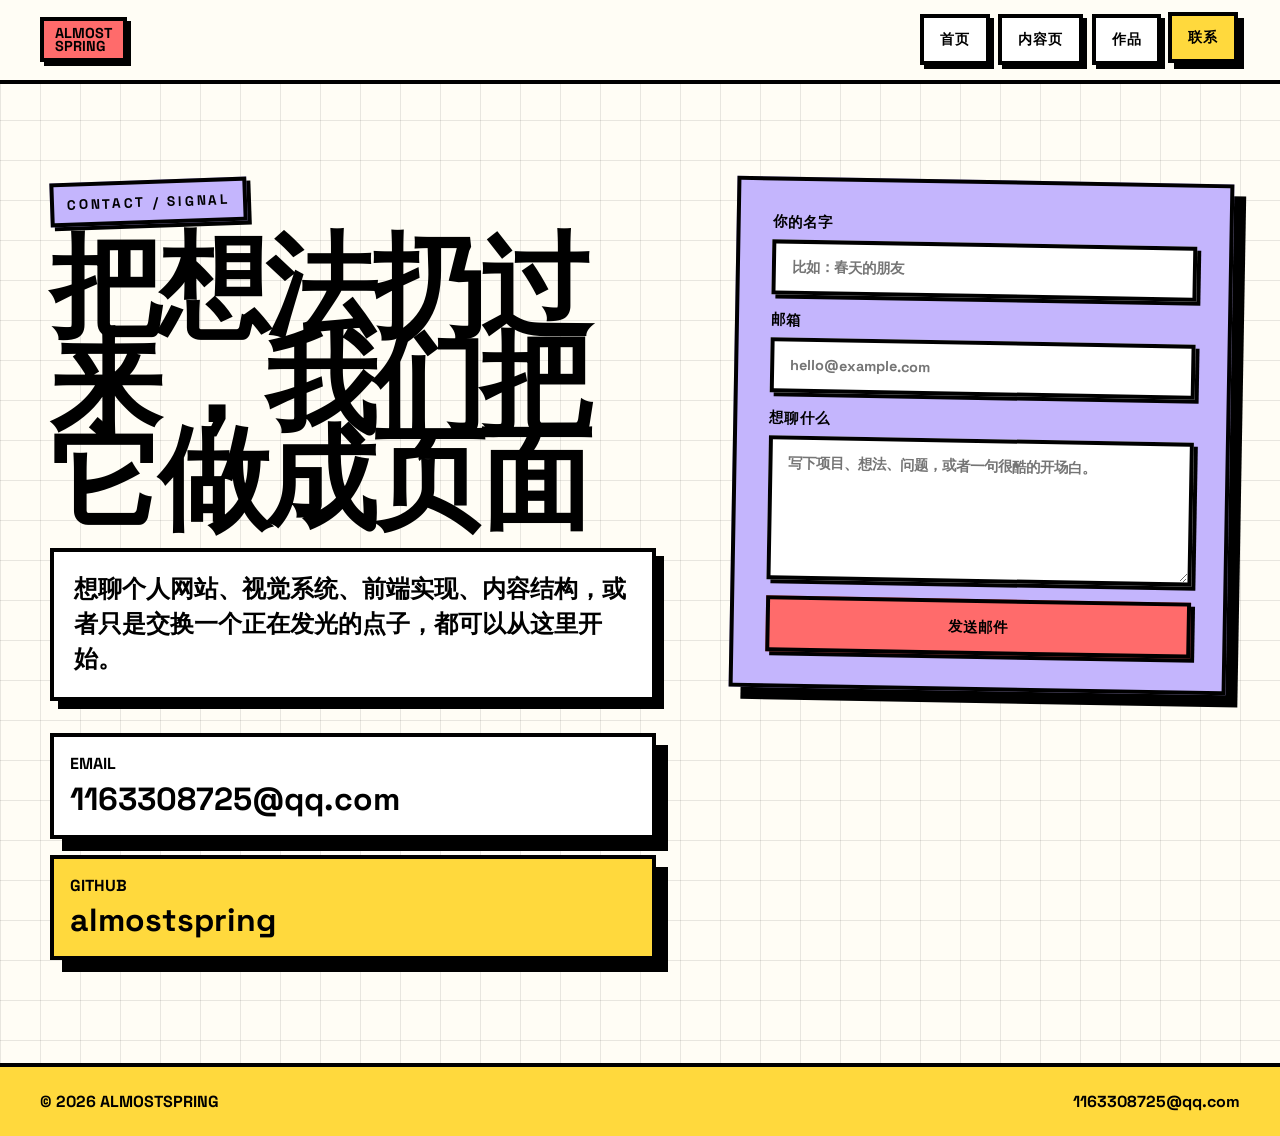
==== contact.html @ e6cc0c87 "Add work and contact pages" ====
<!doctype html>
<html lang="zh-CN">
  <head>
    <meta charset="utf-8">
    <meta name="viewport" content="width=device-width, initial-scale=1">
    <meta name="description" content="联系 almostspring，讨论前端、设计系统、个人网站和创作合作。">
    <title>联系 | almostspring</title>
    <link rel="preconnect" href="https://fonts.googleapis.com">
    <link rel="preconnect" href="https://fonts.gstatic.com" crossorigin>
    <link href="https://fonts.googleapis.com/css2?family=Space+Grotesk:wght@400;500;700&display=block" rel="stylesheet">
    <link rel="stylesheet" href="styles.css">
  </head>
  <body>
    <a class="skip-link" href="#main">跳到主要内容</a>
    <header class="site-header" data-sticky>
      <a class="logo" href="index.html" aria-label="almostspring 首页">almost<br>spring</a>
      <button class="nav-toggle" type="button" aria-expanded="false" aria-controls="site-nav">
        <span></span>
        <span></span>
        <span></span>
        <span class="sr-only">打开导航</span>
      </button>
      <nav class="site-nav" id="site-nav" aria-label="主导航">
        <a href="index.html">首页</a>
        <a href="content.html">内容页</a>
        <a href="work.html">作品</a>
        <a href="contact.html" aria-current="page">联系</a>
      </nav>
    </header>

    <main id="main">
      <section class="contact-layout">
        <div class="contact-copy">
          <p class="eyebrow sticker">CONTACT / SIGNAL</p>
          <h1>把想法扔过来，我们把它做成页面</h1>
          <p class="hero-lede">
            想聊个人网站、视觉系统、前端实现、内容结构，或者只是交换一个正在发光的点子，都可以从这里开始。
          </p>
          <div class="contact-cards" aria-label="联系方式">
            <a class="contact-chip" href="mailto:1163308725@qq.com">
              <span>Email</span>
              <strong>1163308725@qq.com</strong>
            </a>
            <a class="contact-chip yellow" href="https://github.com/almostspring/almostspring.github.io">
              <span>GitHub</span>
              <strong>almostspring</strong>
            </a>
          </div>
        </div>

        <form class="contact-form" action="mailto:1163308725@qq.com" method="post" enctype="text/plain">
          <label>
            <span>你的名字</span>
            <input name="name" type="text" autocomplete="name" placeholder="比如：春天的朋友">
          </label>
          <label>
            <span>邮箱</span>
            <input name="email" type="email" autocomplete="email" placeholder="hello@example.com">
          </label>
          <label>
            <span>想聊什么</span>
            <textarea name="message" rows="6" placeholder="写下项目、想法、问题，或者一句很酷的开场白。"></textarea>
          </label>
          <button class="button button-primary" type="submit">发送邮件</button>
        </form>
      </section>
    </main>

    <footer class="site-footer">
      <p>© 2026 almostspring</p>
      <a href="mailto:1163308725@qq.com">1163308725@qq.com</a>
    </footer>
    <script src="script.js"></script>
  </body>
</html>
---- styles.css ----
:root {
  --paper: #fffdf5;
  --ink: #000000;
  --red: #ff6b6b;
  --yellow: #ffd93d;
  --violet: #c4b5fd;
  --white: #ffffff;
  --shadow-sm: 4px 4px 0 0 var(--ink);
  --shadow-md: 8px 8px 0 0 var(--ink);
  --shadow-lg: 12px 12px 0 0 var(--ink);
  --max: 1180px;
}

* {
  box-sizing: border-box;
}

html {
  scroll-behavior: smooth;
}

body {
  margin: 0;
  color: var(--ink);
  background-color: var(--paper);
  background-image:
    linear-gradient(to right, rgba(0, 0, 0, 0.09) 1px, transparent 1px),
    linear-gradient(to bottom, rgba(0, 0, 0, 0.09) 1px, transparent 1px);
  background-size: 40px 40px;
  font-family: "Space Grotesk", Arial, sans-serif;
  font-weight: 700;
}

a {
  color: inherit;
  text-decoration: none;
}

.skip-link {
  position: absolute;
  left: 1rem;
  top: 1rem;
  z-index: 20;
  transform: translateY(-150%);
  border: 4px solid var(--ink);
  background: var(--yellow);
  padding: 0.75rem 1rem;
  box-shadow: var(--shadow-sm);
}

.skip-link:focus {
  transform: translateY(0);
}

.sr-only {
  position: absolute;
  width: 1px;
  height: 1px;
  overflow: hidden;
  clip: rect(0, 0, 0, 0);
  white-space: nowrap;
}

.site-header {
  position: sticky;
  top: 0;
  z-index: 10;
  display: flex;
  align-items: center;
  justify-content: space-between;
  gap: 1rem;
  border-bottom: 4px solid var(--ink);
  background: var(--paper);
  padding: 0.9rem clamp(1rem, 4vw, 2.5rem);
}

.logo {
  display: inline-block;
  border: 4px solid var(--ink);
  background: var(--red);
  padding: 0.35rem 0.7rem;
  box-shadow: var(--shadow-sm);
  font-size: 0.9rem;
  font-weight: 700;
  line-height: 0.9;
  text-transform: uppercase;
}

.site-nav {
  display: flex;
  align-items: center;
  gap: 0.55rem;
}

.site-nav a,
.button,
.text-link {
  border: 4px solid var(--ink);
  background: var(--white);
  box-shadow: var(--shadow-sm);
  padding: 0.75rem 1rem;
  font-size: 0.9rem;
  font-weight: 700;
  letter-spacing: 0.06em;
  text-transform: uppercase;
  transition: transform 120ms linear, box-shadow 120ms linear, background 120ms linear;
}

.site-nav a:hover,
.site-nav a[aria-current="page"],
.text-link:hover {
  background: var(--yellow);
  transform: translate(-2px, -2px);
  box-shadow: 6px 6px 0 0 var(--ink);
}

.nav-toggle {
  display: none;
  width: 52px;
  height: 52px;
  border: 4px solid var(--ink);
  background: var(--yellow);
  box-shadow: var(--shadow-sm);
}

.nav-toggle span:not(.sr-only) {
  display: block;
  width: 24px;
  height: 4px;
  margin: 4px auto;
  background: var(--ink);
}

.section-grid,
.section,
.split-section,
.content-hero,
.content-layout,
.work-board,
.contact-layout {
  width: min(var(--max), calc(100% - 2rem));
  margin: 0 auto;
}

.hero {
  display: grid;
  grid-template-columns: minmax(0, 1.12fr) minmax(320px, 0.88fr);
  gap: clamp(2rem, 6vw, 5rem);
  align-items: center;
  min-height: calc(100vh - 90px);
  padding: clamp(3rem, 8vw, 6rem) 0;
}

.eyebrow {
  margin: 0 0 1rem;
  font-size: 0.86rem;
  letter-spacing: 0.2em;
  text-transform: uppercase;
}

.sticker {
  display: inline-block;
  border: 4px solid var(--ink);
  background: var(--violet);
  padding: 0.55rem 0.8rem;
  box-shadow: var(--shadow-sm);
  transform: rotate(-2deg);
}

h1,
h2,
h3,
p {
  margin-top: 0;
}

h1 {
  margin-bottom: 1.25rem;
  font-size: clamp(4rem, 13vw, 8.5rem);
  font-weight: 900;
  line-height: 0.83;
  letter-spacing: -0.04em;
  text-transform: uppercase;
}

h1 span {
  display: block;
}

.outline {
  color: transparent;
  -webkit-text-stroke: 3px var(--ink);
}

.hero-lede,
.content-hero p {
  max-width: 720px;
  border: 4px solid var(--ink);
  background: var(--white);
  padding: 1.25rem;
  box-shadow: var(--shadow-md);
  font-size: clamp(1.12rem, 2vw, 1.5rem);
  line-height: 1.45;
}

.hero-actions {
  display: flex;
  flex-wrap: wrap;
  gap: 1rem;
  margin-top: 2rem;
}

.button {
  display: inline-flex;
  min-height: 56px;
  align-items: center;
  justify-content: center;
}

.button-primary {
  background: var(--red);
}

.button-secondary {
  background: var(--yellow);
}

.button:hover {
  transform: translate(-3px, -3px);
  box-shadow: 8px 8px 0 0 var(--ink);
}

.button:active {
  transform: translate(2px, 2px);
  box-shadow: none;
}

.hero-board {
  position: relative;
  min-height: 560px;
}

.profile-card,
.mini-card,
.loud-card,
.poster,
.note-stack article,
.sidebar-card,
.article-card,
.project-card,
.contact-form,
.contact-chip {
  border: 4px solid var(--ink);
  background: var(--white);
  box-shadow: var(--shadow-lg);
}

.profile-card {
  position: absolute;
  inset: 2rem 0 auto 1.5rem;
  padding: clamp(1.4rem, 4vw, 2.2rem);
}

.profile-card h2 {
  font-size: clamp(2rem, 5vw, 3.5rem);
  font-weight: 900;
  line-height: 0.95;
  text-transform: uppercase;
}

.profile-card p:last-child,
.loud-card p,
.note-stack p,
.article-card p {
  font-size: 1.05rem;
  line-height: 1.55;
}

.card-label,
.article-meta span {
  display: inline-block;
  border: 4px solid var(--ink);
  background: var(--yellow);
  padding: 0.35rem 0.55rem;
  text-transform: uppercase;
}

.mini-card {
  position: absolute;
  right: 0;
  bottom: 4rem;
  width: min(290px, 82%);
  padding: 1.25rem;
  background: var(--yellow);
}

.mini-card strong,
.mini-card small {
  display: block;
}

.mini-card strong {
  margin: 0.4rem 0;
  font-size: 1.7rem;
  text-transform: uppercase;
}

.star {
  display: inline-grid;
  width: 56px;
  height: 56px;
  place-items: center;
  border: 4px solid var(--ink);
  border-radius: 999px;
  background: var(--red);
  animation: spin-slow 10s linear infinite;
}

.shape {
  position: absolute;
  border: 4px solid var(--ink);
  box-shadow: var(--shadow-md);
}

.shape-square {
  top: 0;
  right: 2rem;
  width: 120px;
  height: 120px;
  background: var(--violet);
  transform: rotate(10deg);
}

.shape-circle {
  left: 0;
  bottom: 0;
  width: 150px;
  height: 150px;
  border-radius: 999px;
  background: var(--red);
}

.rotate-neg {
  transform: rotate(-1.5deg);
}

.rotate-pos {
  transform: rotate(2deg);
}

.marquee {
  overflow: hidden;
  border-block: 4px solid var(--ink);
  background: var(--ink);
  color: var(--white);
}

.marquee-track {
  display: flex;
  width: max-content;
  animation: marquee 18s linear infinite;
}

.marquee span {
  padding: 1rem 2rem;
  font-size: clamp(1.4rem, 4vw, 3rem);
  text-transform: uppercase;
  white-space: nowrap;
}

.section {
  padding: clamp(4rem, 8vw, 7rem) 0;
}

.section-title {
  display: grid;
  gap: 0.5rem;
  margin-bottom: 2rem;
}

.section-title h2,
.poster h2,
.content-hero h1 {
  max-width: 850px;
  font-size: clamp(2.8rem, 7vw, 5.8rem);
  font-weight: 900;
  line-height: 0.92;
  letter-spacing: -0.04em;
  text-transform: uppercase;
}

.cards-grid {
  display: grid;
  grid-template-columns: repeat(3, minmax(0, 1fr));
  gap: 1.5rem;
}

.loud-card {
  padding: 1.5rem;
  transition: transform 160ms linear, box-shadow 160ms linear;
}

.loud-card:hover,
.article-card:hover,
.project-card:hover,
.contact-chip:hover {
  transform: translate(-4px, -8px);
  box-shadow: 16px 16px 0 0 var(--ink);
}

.yellow {
  background: var(--yellow);
}

.violet {
  background: var(--violet);
}

.icon-box {
  display: inline-grid;
  width: 72px;
  height: 72px;
  margin-bottom: 1.5rem;
  place-items: center;
  border: 4px solid var(--ink);
  background: var(--red);
  box-shadow: var(--shadow-sm);
  font-size: 1.5rem;
}

.loud-card h3 {
  font-size: clamp(1.8rem, 4vw, 2.7rem);
  font-weight: 900;
  line-height: 1;
  text-transform: uppercase;
}

.split-section {
  display: grid;
  grid-template-columns: 0.9fr 1.1fr;
  gap: 2rem;
  align-items: start;
  padding: 0 0 clamp(4rem, 8vw, 7rem);
}

.poster {
  position: sticky;
  top: 120px;
  background: var(--red);
  padding: clamp(1.5rem, 5vw, 3rem);
  transform: rotate(-1deg);
}

.note-stack {
  display: grid;
  gap: 1.25rem;
}

.note-stack article {
  padding: 1.35rem;
}

.note-stack strong {
  display: block;
  margin-bottom: 0.75rem;
  font-size: 1.35rem;
  text-transform: uppercase;
}

.content-hero {
  padding: clamp(3rem, 7vw, 6rem) 0 2rem;
}

.content-layout {
  display: grid;
  grid-template-columns: 260px minmax(0, 1fr);
  gap: 2rem;
  padding-bottom: clamp(4rem, 8vw, 7rem);
}

.sidebar-card {
  position: sticky;
  top: 120px;
  align-self: start;
  padding: 1.25rem;
  background: var(--yellow);
}

.sidebar-card a {
  display: block;
  border-top: 4px solid var(--ink);
  padding: 1rem 0;
  text-transform: uppercase;
}

.article-list {
  display: grid;
  gap: 1.5rem;
}

.article-card {
  padding: clamp(1.4rem, 4vw, 2.5rem);
  transition: transform 160ms linear, box-shadow 160ms linear;
}

.article-meta {
  display: flex;
  flex-wrap: wrap;
  align-items: center;
  justify-content: space-between;
  gap: 0.75rem;
  margin-bottom: 1.25rem;
}

.article-card h2 {
  font-size: clamp(2rem, 5vw, 4rem);
  font-weight: 900;
  line-height: 0.95;
  text-transform: uppercase;
}

.text-link {
  display: inline-flex;
  margin-top: 1rem;
}

.work-board {
  display: grid;
  grid-template-columns: repeat(2, minmax(0, 1fr));
  gap: 1.5rem;
  padding: 0 0 clamp(4rem, 8vw, 7rem);
}

.project-card {
  position: relative;
  min-height: 330px;
  padding: clamp(1.5rem, 4vw, 2.5rem);
  transition: transform 160ms linear, box-shadow 160ms linear;
}

.project-feature {
  display: grid;
  grid-column: 1 / -1;
  grid-template-columns: 160px minmax(0, 1fr);
  gap: 1.5rem;
  min-height: 360px;
  align-items: center;
  background: var(--red);
}

.project-card h2 {
  margin-bottom: 1rem;
  font-size: clamp(2rem, 5vw, 4.5rem);
  font-weight: 900;
  line-height: 0.92;
  text-transform: uppercase;
}

.project-card p {
  font-size: 1.1rem;
  line-height: 1.55;
}

.project-number {
  display: inline-grid;
  width: 112px;
  height: 112px;
  place-items: center;
  border: 4px solid var(--ink);
  border-radius: 999px;
  background: var(--yellow);
  box-shadow: var(--shadow-md);
  font-size: 2.4rem;
  font-weight: 900;
}

.contact-layout {
  display: grid;
  grid-template-columns: 1fr minmax(320px, 0.82fr);
  gap: clamp(2rem, 6vw, 5rem);
  align-items: start;
  padding: clamp(3rem, 8vw, 6rem) 0 clamp(4rem, 8vw, 7rem);
}

.contact-copy h1 {
  margin-bottom: 1.25rem;
  font-size: clamp(3.5rem, 10vw, 7rem);
  font-weight: 900;
  line-height: 0.86;
  letter-spacing: -0.04em;
  text-transform: uppercase;
}

.contact-cards {
  display: grid;
  gap: 1rem;
  margin-top: 2rem;
}

.contact-chip {
  display: grid;
  gap: 0.3rem;
  padding: 1rem;
  transition: transform 160ms linear, box-shadow 160ms linear;
}

.contact-chip span {
  text-transform: uppercase;
}

.contact-chip strong {
  overflow-wrap: anywhere;
  font-size: clamp(1.15rem, 3vw, 2rem);
}

.contact-form {
  display: grid;
  gap: 1rem;
  padding: clamp(1.3rem, 4vw, 2rem);
  background: var(--violet);
  transform: rotate(1deg);
}

.contact-form label {
  display: grid;
  gap: 0.5rem;
  font-size: 0.9rem;
  letter-spacing: 0.08em;
  text-transform: uppercase;
}

.contact-form input,
.contact-form textarea {
  width: 100%;
  border: 4px solid var(--ink);
  border-radius: 0;
  background: var(--white);
  padding: 0.9rem 1rem;
  color: var(--ink);
  font: inherit;
  box-shadow: var(--shadow-sm);
}

.contact-form input:focus,
.contact-form textarea:focus {
  background: var(--yellow);
  outline: none;
}

.contact-form textarea {
  resize: vertical;
}

.site-footer {
  display: flex;
  flex-wrap: wrap;
  align-items: center;
  justify-content: space-between;
  gap: 1rem;
  border-top: 4px solid var(--ink);
  background: var(--yellow);
  padding: 1.5rem clamp(1rem, 4vw, 2.5rem);
}

.site-footer p {
  margin: 0;
  text-transform: uppercase;
}

:focus-visible {
  outline: 4px solid var(--ink);
  outline-offset: 4px;
}

@keyframes marquee {
  from {
    transform: translateX(0);
  }
  to {
    transform: translateX(-50%);
  }
}

@keyframes spin-slow {
  to {
    transform: rotate(360deg);
  }
}

@media (max-width: 860px) {
  .site-header {
    align-items: flex-start;
  }

  .nav-toggle {
    display: block;
  }

  .site-nav {
    position: absolute;
    left: 1rem;
    right: 1rem;
    top: calc(100% + 0.75rem);
    display: none;
    flex-direction: column;
    align-items: stretch;
    border: 4px solid var(--ink);
    background: var(--paper);
    padding: 0.75rem;
    box-shadow: var(--shadow-md);
  }

  .site-nav.is-open {
    display: flex;
  }

  .hero,
  .split-section,
  .content-layout,
  .contact-layout {
    grid-template-columns: 1fr;
  }

  .hero {
    min-height: auto;
  }

  .hero-board {
    min-height: 460px;
  }

  .cards-grid {
    grid-template-columns: 1fr;
  }

  .work-board {
    grid-template-columns: 1fr;
  }

  .project-feature {
    grid-template-columns: 1fr;
  }

  .poster,
  .sidebar-card {
    position: static;
  }
}

@media (max-width: 560px) {
  .hero-actions,
  .button {
    width: 100%;
  }

  .profile-card {
    left: 0;
  }

  .mini-card {
    bottom: 2rem;
  }

  .shape-square {
    width: 88px;
    height: 88px;
  }
}

@media (prefers-reduced-motion: reduce) {
  *,
  *::before,
  *::after {
    scroll-behavior: auto !important;
    transition-duration: 0.01ms !important;
    animation-duration: 0.01ms !important;
    animation-iteration-count: 1 !important;
  }
}
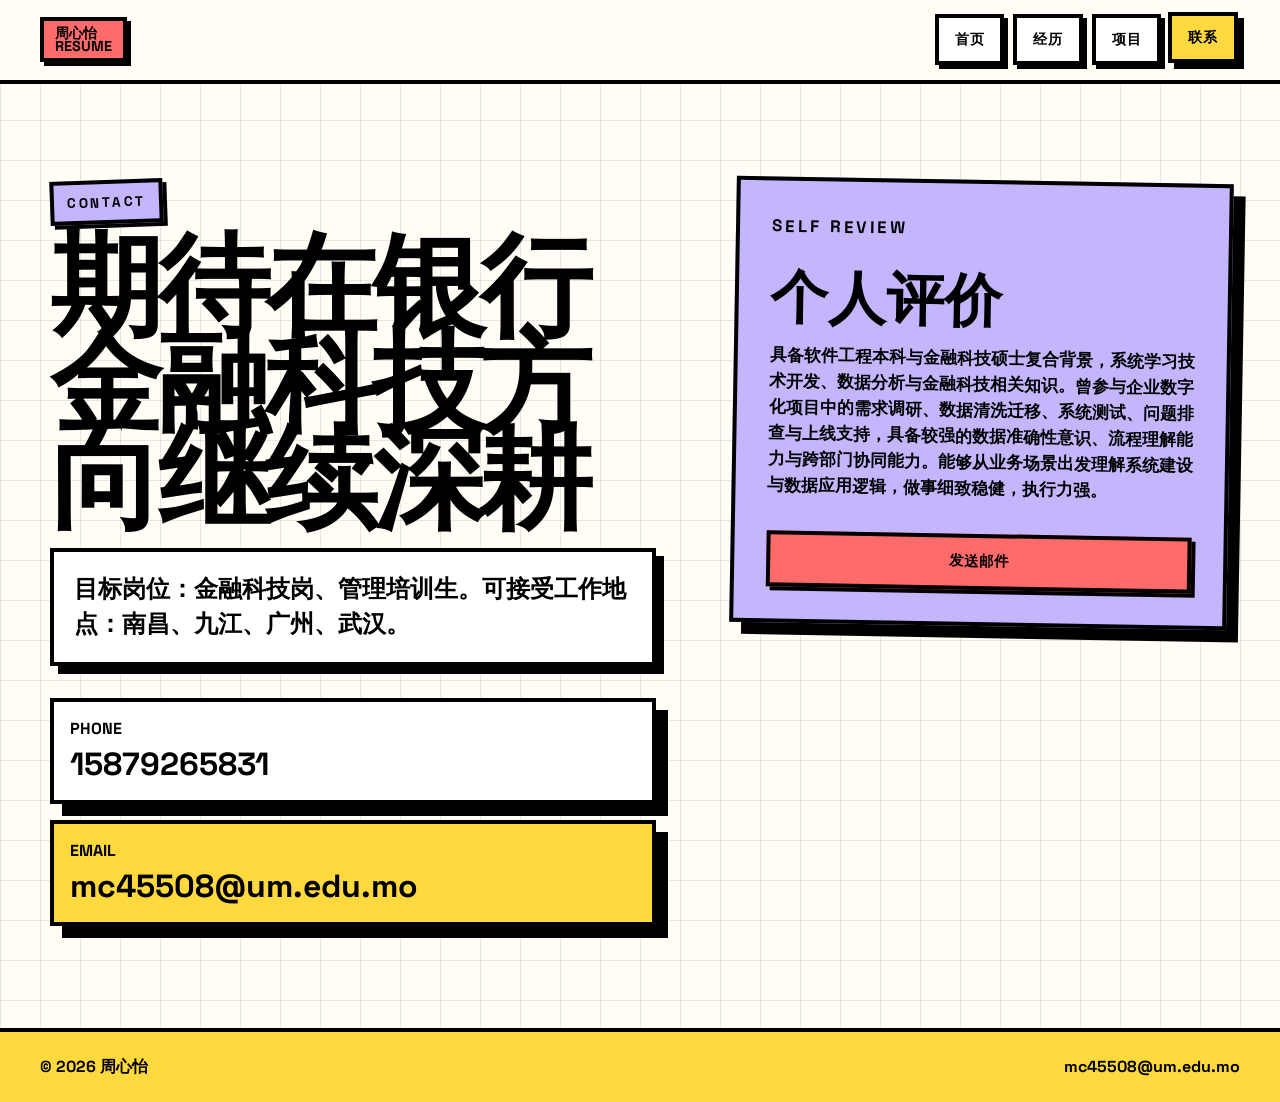
==== commit b9e41386: "Fill site with resume content" ====
--- a/contact.html
+++ b/contact.html
@@ -3,8 +3,8 @@
   <head>
     <meta charset="utf-8">
     <meta name="viewport" content="width=device-width, initial-scale=1">
-    <meta name="description" content="联系 almostspring，讨论前端、设计系统、个人网站和创作合作。">
-    <title>联系 | almostspring</title>
+    <meta name="description" content="联系周心怡，了解金融科技岗、管理培训生求职信息。">
+    <title>联系 | 周心怡</title>
     <link rel="preconnect" href="https://fonts.googleapis.com">
     <link rel="preconnect" href="https://fonts.gstatic.com" crossorigin>
     <link href="https://fonts.googleapis.com/css2?family=Space+Grotesk:wght@400;500;700&display=block" rel="stylesheet">
@@ -13,7 +13,7 @@
   <body>
     <a class="skip-link" href="#main">跳到主要内容</a>
     <header class="site-header" data-sticky>
-      <a class="logo" href="index.html" aria-label="almostspring 首页">almost<br>spring</a>
+      <a class="logo" href="index.html" aria-label="周心怡简历首页">周心怡<br>resume</a>
       <button class="nav-toggle" type="button" aria-expanded="false" aria-controls="site-nav">
         <span></span>
         <span></span>
@@ -22,8 +22,8 @@
       </button>
       <nav class="site-nav" id="site-nav" aria-label="主导航">
         <a href="index.html">首页</a>
-        <a href="content.html">内容页</a>
-        <a href="work.html">作品</a>
+        <a href="content.html">经历</a>
+        <a href="work.html">项目</a>
         <a href="contact.html" aria-current="page">联系</a>
       </nav>
     </header>
@@ -31,44 +31,37 @@
     <main id="main">
       <section class="contact-layout">
         <div class="contact-copy">
-          <p class="eyebrow sticker">CONTACT / SIGNAL</p>
-          <h1>把想法扔过来，我们把它做成页面</h1>
+          <p class="eyebrow sticker">CONTACT</p>
+          <h1>期待在银行金融科技方向继续深耕</h1>
           <p class="hero-lede">
-            想聊个人网站、视觉系统、前端实现、内容结构，或者只是交换一个正在发光的点子，都可以从这里开始。
+            目标岗位：金融科技岗、管理培训生。可接受工作地点：南昌、九江、广州、武汉。
           </p>
           <div class="contact-cards" aria-label="联系方式">
-            <a class="contact-chip" href="mailto:1163308725@qq.com">
+            <a class="contact-chip" href="tel:15879265831">
+              <span>Phone</span>
+              <strong>15879265831</strong>
+            </a>
+            <a class="contact-chip yellow" href="mailto:mc45508@um.edu.mo">
               <span>Email</span>
-              <strong>1163308725@qq.com</strong>
-            </a>
-            <a class="contact-chip yellow" href="https://github.com/almostspring/almostspring.github.io">
-              <span>GitHub</span>
-              <strong>almostspring</strong>
+              <strong>mc45508@um.edu.mo</strong>
             </a>
           </div>
         </div>
 
-        <form class="contact-form" action="mailto:1163308725@qq.com" method="post" enctype="text/plain">
-          <label>
-            <span>你的名字</span>
-            <input name="name" type="text" autocomplete="name" placeholder="比如：春天的朋友">
-          </label>
-          <label>
-            <span>邮箱</span>
-            <input name="email" type="email" autocomplete="email" placeholder="hello@example.com">
-          </label>
-          <label>
-            <span>想聊什么</span>
-            <textarea name="message" rows="6" placeholder="写下项目、想法、问题，或者一句很酷的开场白。"></textarea>
-          </label>
-          <button class="button button-primary" type="submit">发送邮件</button>
-        </form>
+        <section class="contact-form" aria-label="个人评价">
+          <p class="eyebrow">SELF REVIEW</p>
+          <h2>个人评价</h2>
+          <p>
+            具备软件工程本科与金融科技硕士复合背景，系统学习技术开发、数据分析与金融科技相关知识。曾参与企业数字化项目中的需求调研、数据清洗迁移、系统测试、问题排查与上线支持，具备较强的数据准确性意识、流程理解能力与跨部门协同能力。能够从业务场景出发理解系统建设与数据应用逻辑，做事细致稳健，执行力强。
+          </p>
+          <a class="button button-primary" href="mailto:mc45508@um.edu.mo">发送邮件</a>
+        </section>
       </section>
     </main>
 
     <footer class="site-footer">
-      <p>© 2026 almostspring</p>
-      <a href="mailto:1163308725@qq.com">1163308725@qq.com</a>
+      <p>© 2026 周心怡</p>
+      <a href="mailto:mc45508@um.edu.mo">mc45508@um.edu.mo</a>
     </footer>
     <script src="script.js"></script>
   </body>
--- a/styles.css
+++ b/styles.css
@@ -248,6 +248,7 @@
 .sidebar-card,
 .article-card,
 .project-card,
+.resume-card,
 .contact-form,
 .contact-chip {
   border: 4px solid var(--ink);
@@ -271,7 +272,9 @@
 .profile-card p:last-child,
 .loud-card p,
 .note-stack p,
-.article-card p {
+.article-card p,
+.resume-card dd,
+.contact-form p {
   font-size: 1.05rem;
   line-height: 1.55;
 }
@@ -519,6 +522,55 @@
   text-transform: uppercase;
 }
 
+.resume-hero {
+  grid-template-columns: minmax(0, 1fr) minmax(320px, 0.72fr);
+}
+
+.resume-card {
+  align-self: center;
+  padding: clamp(1.4rem, 4vw, 2rem);
+  background: var(--yellow);
+}
+
+.fact-list {
+  display: grid;
+  gap: 1rem;
+  margin: 0;
+}
+
+.fact-list div {
+  border: 4px solid var(--ink);
+  background: var(--white);
+  padding: 0.9rem;
+  box-shadow: var(--shadow-sm);
+}
+
+.fact-list dt {
+  margin-bottom: 0.35rem;
+  font-size: 0.85rem;
+  letter-spacing: 0.12em;
+  text-transform: uppercase;
+}
+
+.fact-list dd {
+  margin: 0;
+  overflow-wrap: anywhere;
+}
+
+.resume-list {
+  display: grid;
+  gap: 0.85rem;
+  margin: 0;
+  padding-left: 1.2rem;
+  font-size: 1.06rem;
+  line-height: 1.55;
+}
+
+.resume-list li::marker {
+  color: var(--ink);
+  font-size: 1.2em;
+}
+
 .text-link {
   display: inline-flex;
   margin-top: 1rem;
@@ -619,6 +671,14 @@
   padding: clamp(1.3rem, 4vw, 2rem);
   background: var(--violet);
   transform: rotate(1deg);
+}
+
+.contact-form h2 {
+  margin: 0;
+  font-size: clamp(2rem, 5vw, 3.6rem);
+  font-weight: 900;
+  line-height: 0.95;
+  text-transform: uppercase;
 }
 
 .contact-form label {
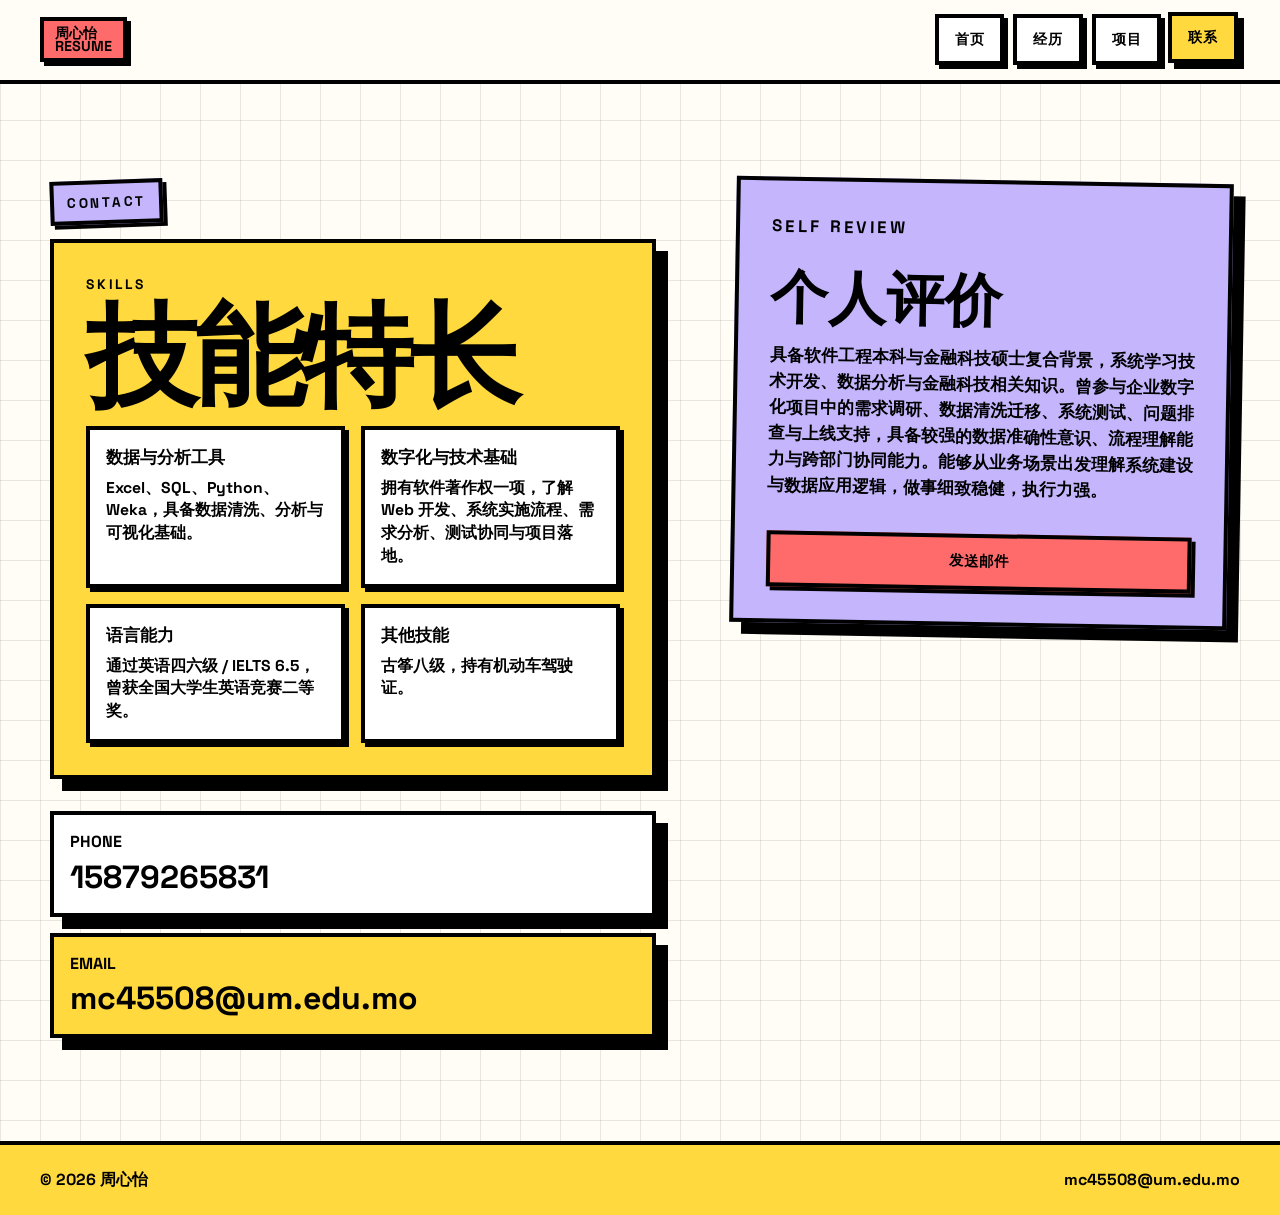
==== commit f743408a: "Refine project and contact page comments" ====
--- a/contact.html
+++ b/contact.html
@@ -32,10 +32,28 @@
       <section class="contact-layout">
         <div class="contact-copy">
           <p class="eyebrow sticker">CONTACT</p>
-          <h1>期待在银行金融科技方向继续深耕</h1>
-          <p class="hero-lede">
-            目标岗位：金融科技岗、管理培训生。可接受工作地点：南昌、九江、广州、武汉。
-          </p>
+          <section class="skills-board" aria-label="技能特长">
+            <p class="eyebrow">SKILLS</p>
+            <h1>技能特长</h1>
+            <div class="skills-grid">
+              <article>
+                <strong>数据与分析工具</strong>
+                <p>Excel、SQL、Python、Weka，具备数据清洗、分析与可视化基础。</p>
+              </article>
+              <article>
+                <strong>数字化与技术基础</strong>
+                <p>拥有软件著作权一项，了解 Web 开发、系统实施流程、需求分析、测试协同与项目落地。</p>
+              </article>
+              <article>
+                <strong>语言能力</strong>
+                <p>通过英语四六级 / IELTS 6.5，曾获全国大学生英语竞赛二等奖。</p>
+              </article>
+              <article>
+                <strong>其他技能</strong>
+                <p>古筝八级，持有机动车驾驶证。</p>
+              </article>
+            </div>
+          </section>
           <div class="contact-cards" aria-label="联系方式">
             <a class="contact-chip" href="tel:15879265831">
               <span>Phone</span>
--- a/styles.css
+++ b/styles.css
@@ -454,6 +454,21 @@
   transform: rotate(-1deg);
 }
 
+.photo-poster {
+  overflow: hidden;
+  padding: 0;
+  background: var(--yellow);
+}
+
+.photo-poster img {
+  display: block;
+  width: 100%;
+  height: clamp(460px, 58vw, 650px);
+  object-fit: cover;
+  object-position: center;
+  border: 0;
+}
+
 .note-stack {
   display: grid;
   gap: 1.25rem;
@@ -583,11 +598,27 @@
   padding: 0 0 clamp(4rem, 8vw, 7rem);
 }
 
+.project-story {
+  width: min(var(--max), calc(100% - 2rem));
+  display: grid;
+  gap: 1.75rem;
+  margin: 0 auto;
+  padding: 0 0 clamp(4rem, 8vw, 7rem);
+}
+
+.project-hero h1 {
+  max-width: 1120px;
+}
+
 .project-card {
   position: relative;
   min-height: 330px;
   padding: clamp(1.5rem, 4vw, 2.5rem);
   transition: transform 160ms linear, box-shadow 160ms linear;
+}
+
+.thesis-board .project-card {
+  min-height: auto;
 }
 
 .project-feature {
@@ -611,6 +642,202 @@
 .project-card p {
   font-size: 1.1rem;
   line-height: 1.55;
+}
+
+.project-band {
+  display: grid;
+  gap: 1.25rem;
+  border: 4px solid var(--ink);
+  background: var(--white);
+  box-shadow: var(--shadow-lg);
+  padding: clamp(1.25rem, 4vw, 2rem);
+}
+
+.red-band {
+  background: var(--red);
+}
+
+.violet-band {
+  background: var(--violet);
+}
+
+.project-band-copy {
+  max-width: 940px;
+}
+
+.project-band-copy h2 {
+  margin-bottom: 0.8rem;
+  font-size: clamp(2rem, 5vw, 4rem);
+  font-weight: 900;
+  line-height: 0.95;
+  text-transform: uppercase;
+}
+
+.project-band-copy p {
+  font-size: 1.08rem;
+  line-height: 1.55;
+}
+
+.figure-grid {
+  display: grid;
+  gap: 1rem;
+}
+
+.two-up {
+  grid-template-columns: repeat(2, minmax(0, 1fr));
+}
+
+.three-up {
+  grid-template-columns: repeat(3, minmax(0, 1fr));
+}
+
+.four-up {
+  grid-template-columns: repeat(4, minmax(0, 1fr));
+}
+
+.six-up {
+  grid-template-columns: repeat(3, minmax(0, 1fr));
+}
+
+.figure-tile {
+  display: grid;
+  align-content: start;
+  gap: 0.65rem;
+  margin: 0;
+  border: 4px solid var(--ink);
+  background: var(--paper);
+  box-shadow: var(--shadow-sm);
+  padding: 0.75rem;
+}
+
+.figure-tile img {
+  width: 100%;
+  height: 230px;
+  object-fit: contain;
+  border: 3px solid var(--ink);
+  background: var(--white);
+}
+
+.two-up .figure-tile img {
+  height: 310px;
+}
+
+.four-up .figure-tile img {
+  height: 150px;
+}
+
+.six-up .figure-tile img {
+  height: 170px;
+}
+
+.wide-figure img {
+  object-fit: contain;
+}
+
+.figure-tile figcaption {
+  font-size: 0.9rem;
+  line-height: 1.35;
+}
+
+.metric-strip {
+  display: grid;
+  grid-template-columns: repeat(4, minmax(0, 1fr));
+  gap: 1rem;
+}
+
+.metric-strip div {
+  border: 4px solid var(--ink);
+  background: var(--yellow);
+  box-shadow: var(--shadow-sm);
+  padding: 1rem;
+}
+
+.metric-strip strong,
+.metric-strip span {
+  display: block;
+}
+
+.metric-strip strong {
+  font-size: clamp(2rem, 5vw, 3.6rem);
+  font-weight: 900;
+  line-height: 0.9;
+}
+
+.metric-strip span {
+  margin-top: 0.5rem;
+  font-size: 0.9rem;
+  line-height: 1.35;
+}
+
+.skills-board {
+  border: 4px solid var(--ink);
+  background: var(--yellow);
+  box-shadow: var(--shadow-lg);
+  padding: clamp(1.25rem, 4vw, 2rem);
+}
+
+.skills-board h1 {
+  margin-bottom: 1.25rem;
+  font-size: clamp(2.6rem, 7vw, 5rem);
+  font-weight: 900;
+  line-height: 0.88;
+  letter-spacing: -0.04em;
+  text-transform: uppercase;
+}
+
+.skills-grid {
+  display: grid;
+  grid-template-columns: repeat(2, minmax(0, 1fr));
+  gap: 1rem;
+}
+
+.skills-grid article {
+  border: 4px solid var(--ink);
+  background: var(--white);
+  box-shadow: var(--shadow-sm);
+  padding: 1rem;
+}
+
+.skills-grid strong,
+.skills-grid p {
+  display: block;
+}
+
+.skills-grid strong {
+  margin-bottom: 0.5rem;
+  font-size: 1.05rem;
+  text-transform: uppercase;
+}
+
+.skills-grid p {
+  margin: 0;
+  font-size: 0.98rem;
+  line-height: 1.45;
+}
+
+.project-figure {
+  display: grid;
+  gap: 1rem;
+  margin: 0;
+  background: var(--white);
+}
+
+.project-figure img {
+  width: 100%;
+  max-height: 430px;
+  object-fit: contain;
+  border: 4px solid var(--ink);
+  background: var(--white);
+}
+
+.project-figure figcaption {
+  font-size: 0.98rem;
+  line-height: 1.45;
+}
+
+.compact-list {
+  padding-left: 1rem;
+  font-size: 1rem;
 }
 
 .project-number {
@@ -797,8 +1024,25 @@
     grid-template-columns: 1fr;
   }
 
+  .two-up,
+  .three-up,
+  .four-up,
+  .six-up,
+  .skills-grid,
+  .metric-strip {
+    grid-template-columns: 1fr;
+  }
+
   .project-feature {
     grid-template-columns: 1fr;
+  }
+
+  .figure-tile img,
+  .two-up .figure-tile img,
+  .four-up .figure-tile img,
+  .six-up .figure-tile img {
+    height: auto;
+    max-height: 360px;
   }
 
   .poster,
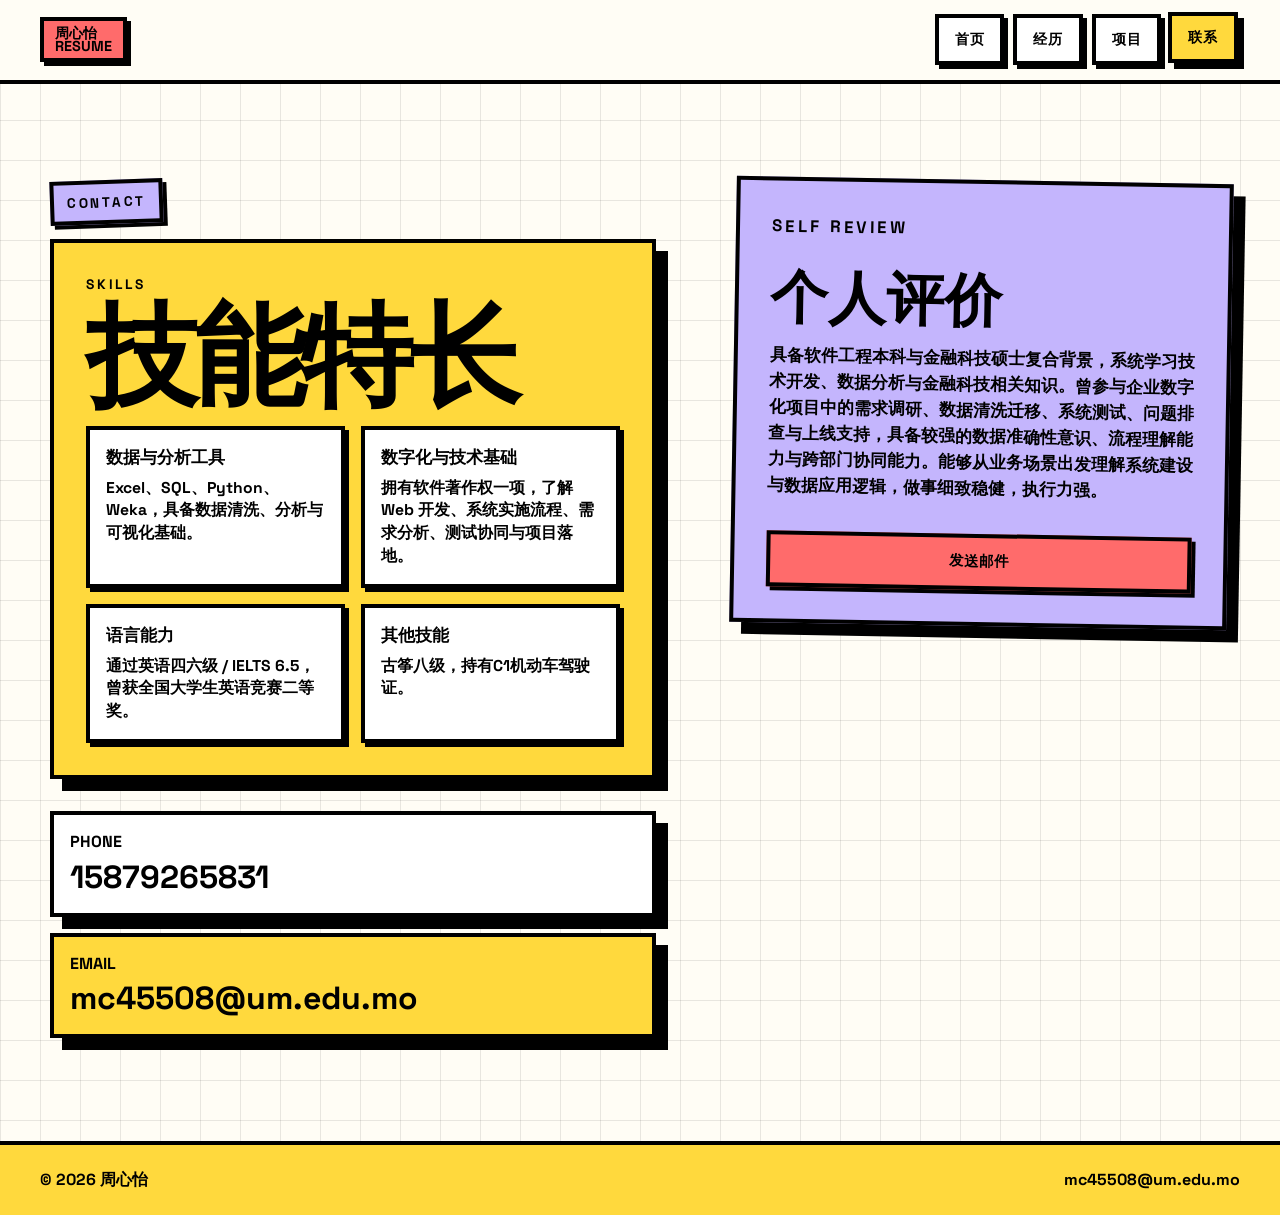
==== commit 9e6985af: "Polish profile links and copy" ====
--- a/contact.html
+++ b/contact.html
@@ -50,7 +50,7 @@
               </article>
               <article>
                 <strong>其他技能</strong>
-                <p>古筝八级，持有机动车驾驶证。</p>
+                <p>古筝八级，持有C1机动车驾驶证。</p>
               </article>
             </div>
           </section>
--- a/styles.css
+++ b/styles.css
@@ -406,7 +406,8 @@
 .loud-card:hover,
 .article-card:hover,
 .project-card:hover,
-.contact-chip:hover {
+.contact-chip:hover,
+.skills-grid article:hover {
   transform: translate(-4px, -8px);
   box-shadow: 16px 16px 0 0 var(--ink);
 }
@@ -586,6 +587,43 @@
   font-size: 1.2em;
 }
 
+.profile-links {
+  display: flex;
+  flex-wrap: wrap;
+  gap: 1rem;
+  margin-top: 1.5rem;
+}
+
+.profile-button {
+  display: inline-flex;
+  min-height: 54px;
+  align-items: center;
+  justify-content: center;
+  border: 4px solid var(--ink);
+  background: var(--white);
+  box-shadow: var(--shadow-sm);
+  padding: 0.75rem 1rem;
+  font-size: 0.95rem;
+  font-weight: 900;
+  letter-spacing: 0.04em;
+  text-transform: uppercase;
+  transition: transform 120ms linear, box-shadow 120ms linear, background 120ms linear;
+}
+
+.profile-button.red {
+  background: var(--red);
+}
+
+.profile-button:hover {
+  transform: translate(-3px, -3px);
+  box-shadow: 8px 8px 0 0 var(--ink);
+}
+
+.profile-button:active {
+  transform: translate(2px, 2px);
+  box-shadow: none;
+}
+
 .text-link {
   display: inline-flex;
   margin-top: 1rem;
@@ -796,6 +834,7 @@
   background: var(--white);
   box-shadow: var(--shadow-sm);
   padding: 1rem;
+  transition: transform 160ms linear, box-shadow 160ms linear;
 }
 
 .skills-grid strong,
